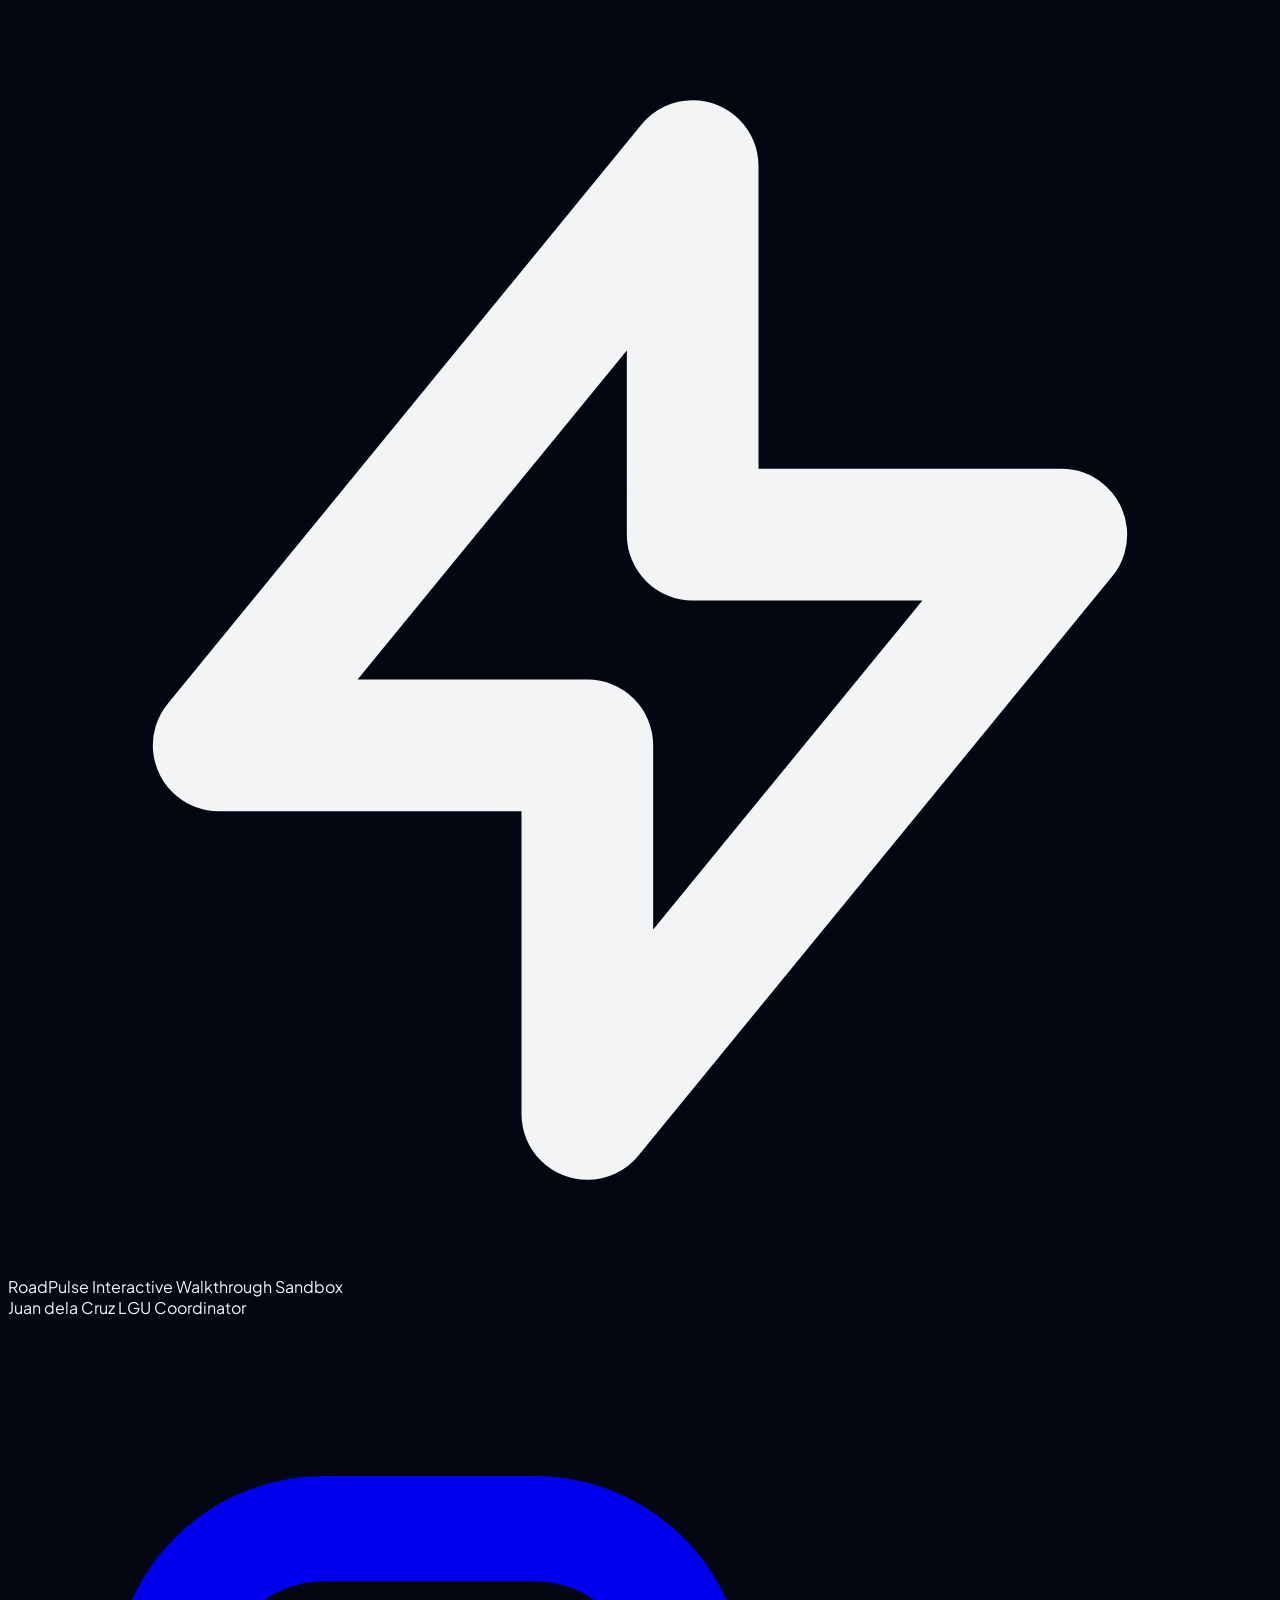
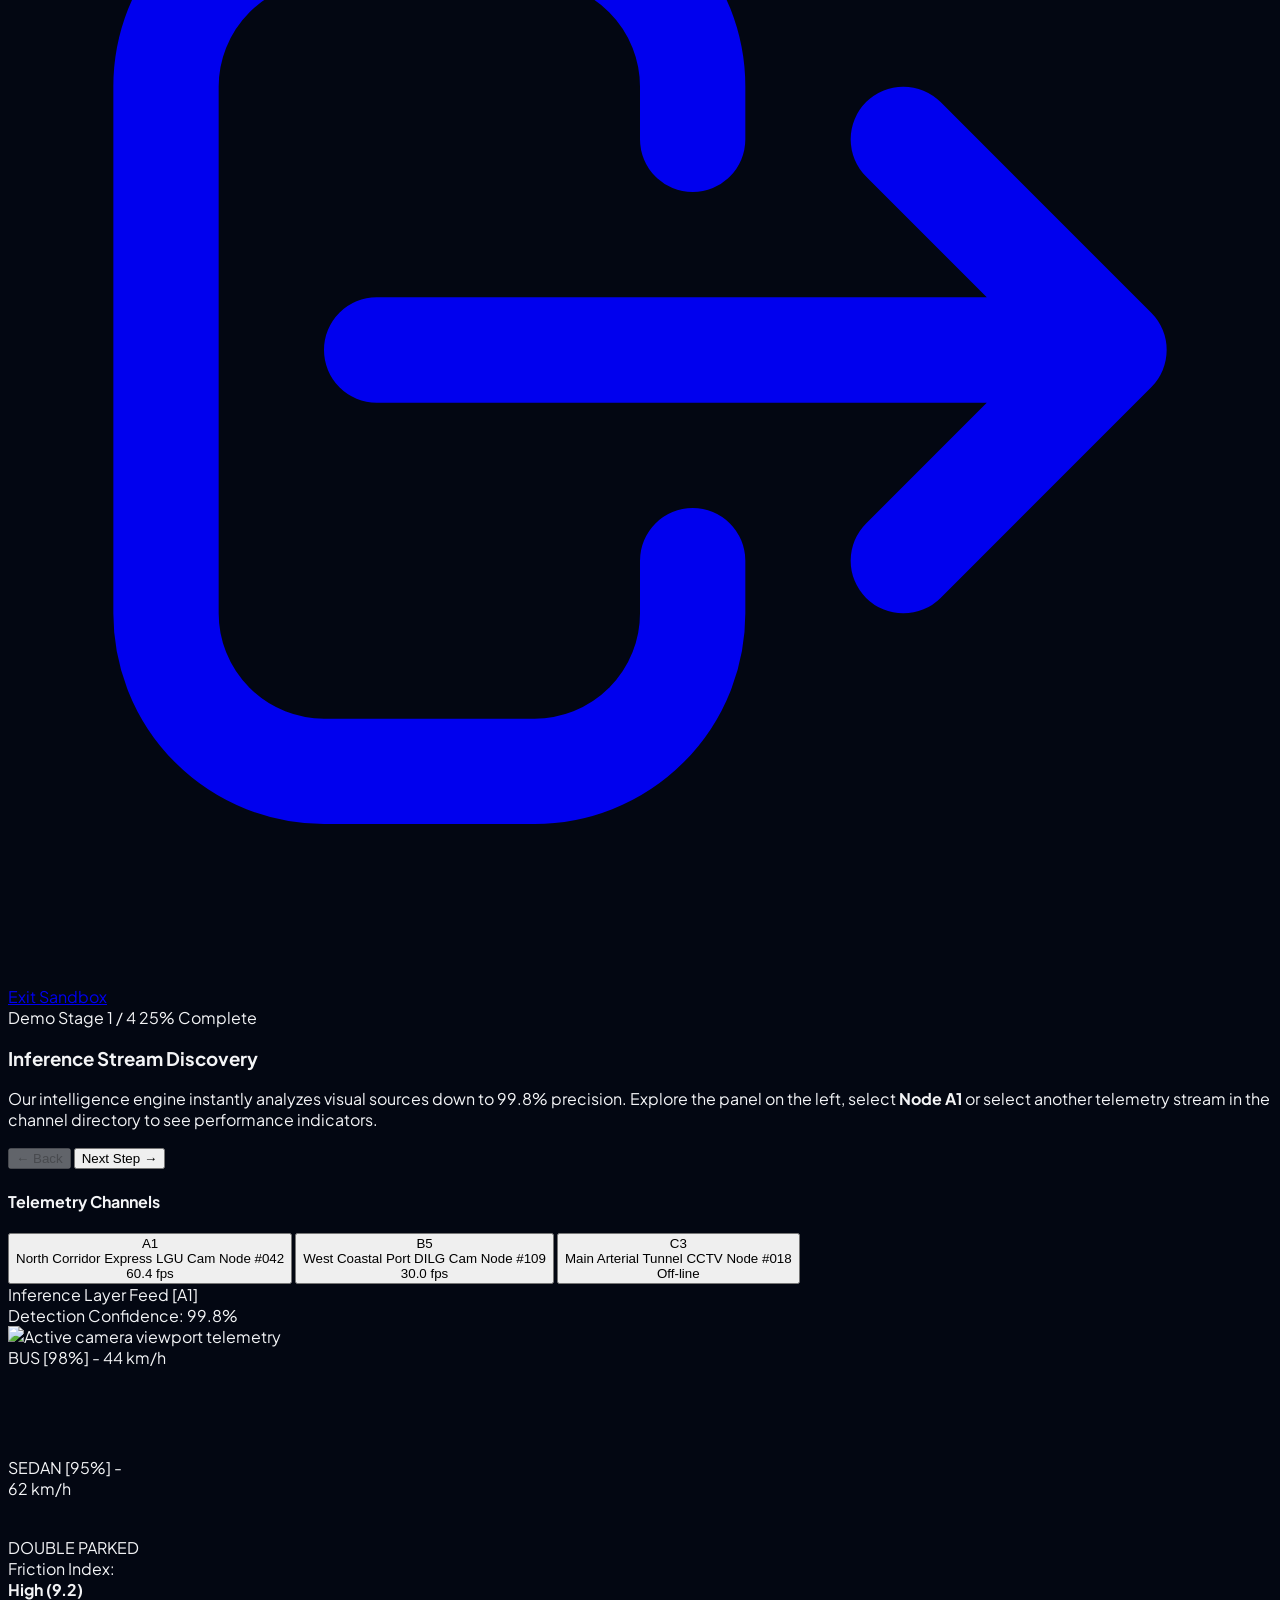
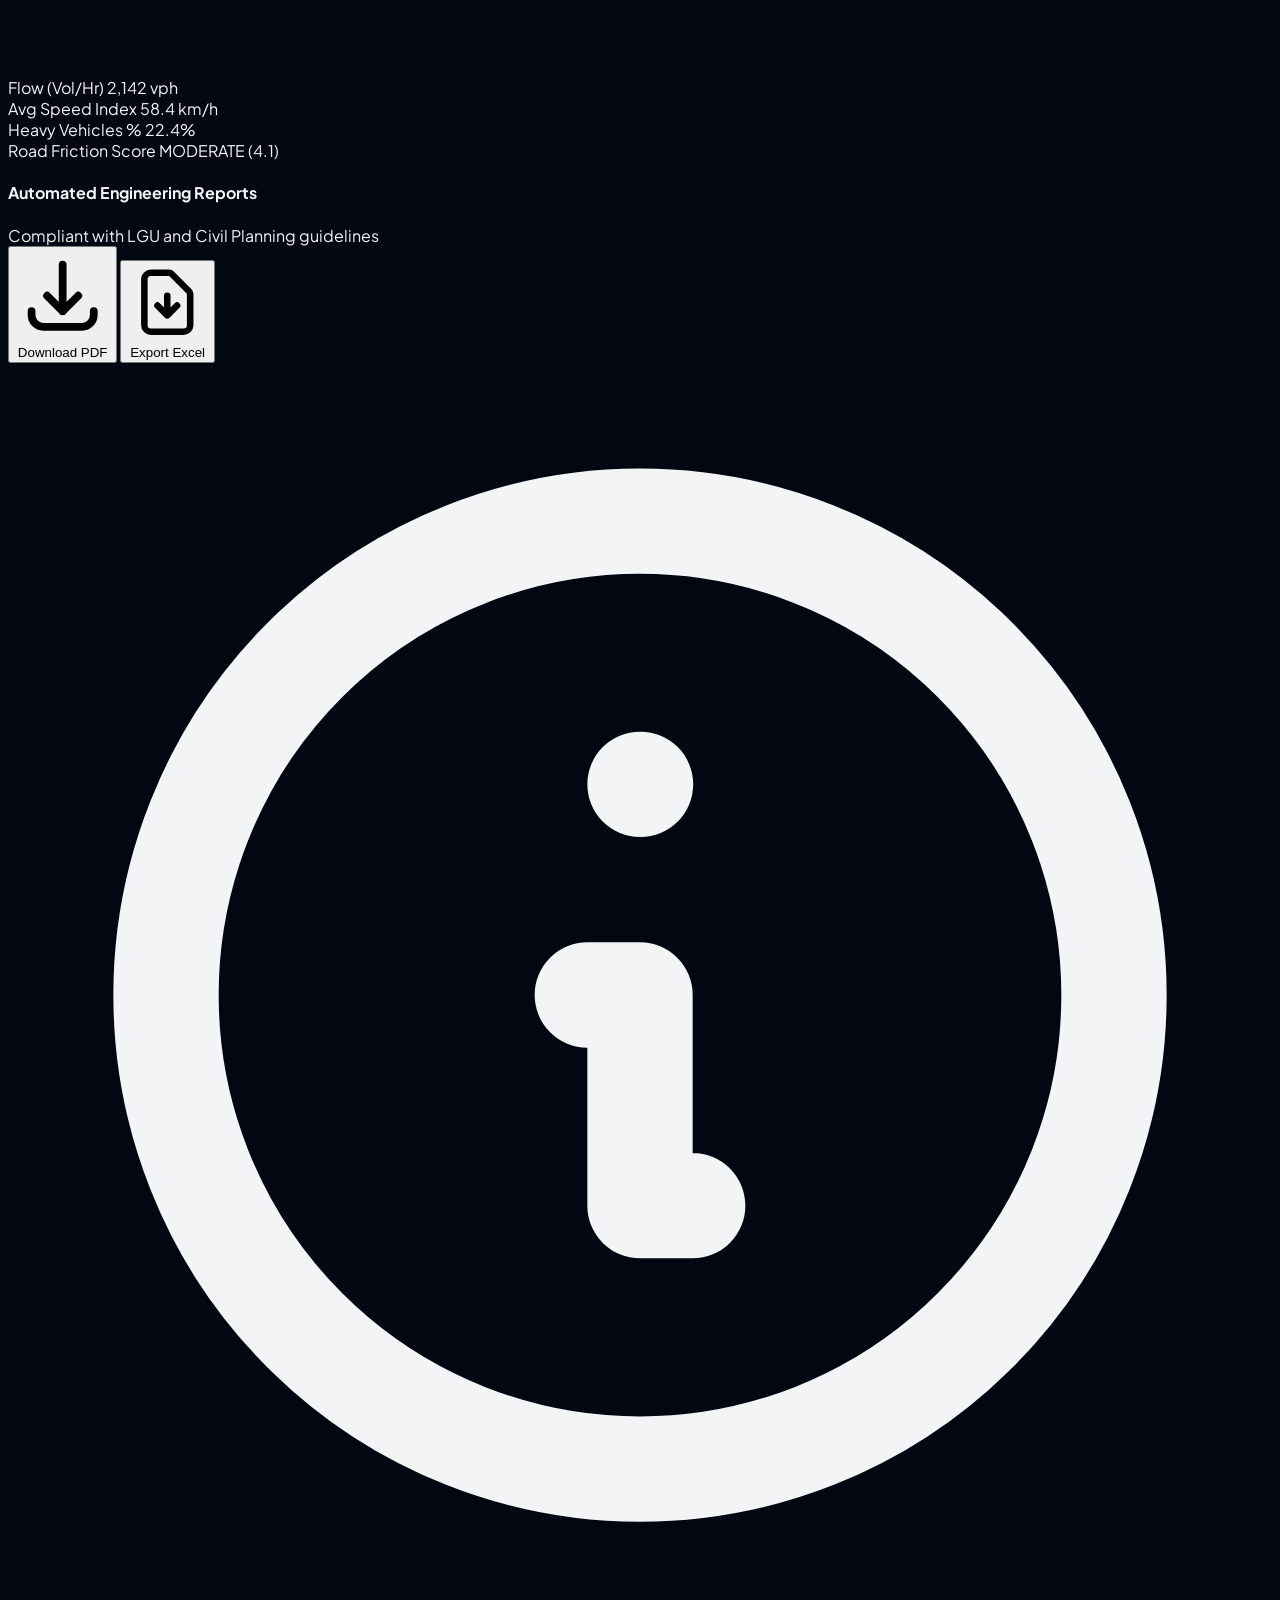
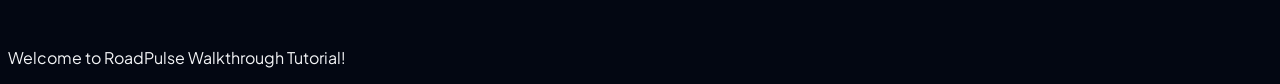
==== dashboardDemo.html @ 3ba93264 "Dashboard Addition" ====
<!DOCTYPE html>
<html lang="en">
<head>
    <meta charset="UTF-8">
    <meta name="viewport" content="width=device-width, initial-scale=1.0">
    <title>RoadPulse Dashboard Tutorial Walkthrough</title>
    <!-- Tailwind CSS -->
    <script src="https://cdn.tailwindcss.com"></script>
    <script>
        tailwind.config = {
            theme: {
                extend: {
                    colors: {
                        brand: {
                            50: '#f0f7ff',
                            100: '#e0effe',
                            300: '#93c5fd',
                            400: '#60a5fa',
                            500: '#0284c7',
                            600: '#0369a1',
                            700: '#075985',
                            900: '#0c4a6e',
                        },
                        accent: {
                            yellow: '#f59e0b',
                            green: '#10b981',
                        }
                    }
                }
            }
        }
    </script>
    <style>
        @import url('https://fonts.googleapis.com/css2?family=Plus+Jakarta+Sans:wght@300;400;500;600;700;800&display=swap');
        body {
            font-family: 'Plus Jakarta Sans', sans-serif;
            background-color: #030712;
            color: #f3f4f6;
            overflow: hidden;
        }
        .hud-scanline {
            background: linear-gradient(
                to bottom,
                rgba(2, 132, 199, 0) 0%,
                rgba(2, 132, 199, 0.15) 10%,
                rgba(2, 132, 199, 0) 20%
            );
            background-size: 100% 10px;
            animation: scan 6s linear infinite;
        }
        @keyframes scan {
            0% { background-position: 0 0; }
            100% { background-position: 0 100%; }
        }
    </style>
</head>
<body class="antialiased select-none no-scrollbar h-screen flex flex-col justify-between relative">

    <!-- Top Navigation HUD -->
    <header class="h-16 border-b border-gray-850 bg-gray-950/90 backdrop-blur px-6 flex items-center justify-between z-40">
        <div class="flex items-center space-x-3">
            <div class="w-8 h-8 rounded-lg bg-brand-500 text-white flex items-center justify-center shadow-lg shadow-brand-500/20">
                <svg class="w-5 h-5" fill="none" stroke="currentColor" viewBox="0 0 24 24">
                    <path stroke-linecap="round" stroke-linejoin="round" stroke-width="2.5" d="M13 10V3L4 14h7v7l9-11h-7z"></path>
                </svg>
            </div>
            <div>
                <span class="font-extrabold text-sm tracking-tight text-white">RoadPulse</span>
                <span class="text-[10px] text-brand-300 ml-2 font-mono uppercase bg-brand-500/10 border border-brand-500/20 px-2 py-0.5 rounded-md">Interactive Walkthrough Sandbox</span>
            </div>
        </div>

        <div class="flex items-center space-x-6">
            <div class="text-right hidden sm:block">
                <span class="block text-xs font-semibold text-white" id="user-display-name">Juan dela Cruz</span>
                <span class="text-[9px] font-mono text-gray-500 uppercase tracking-wider" id="user-display-org">LGU Coordinator</span>
            </div>
            <a href="index.html" class="inline-flex items-center space-x-1.5 text-xs text-gray-400 hover:text-white border border-gray-800 bg-gray-900/50 hover:bg-gray-800 px-3.5 py-1.5 rounded-lg transition-all">
                <svg class="w-4 h-4" fill="none" stroke="currentColor" viewBox="0 0 24 24">
                    <path stroke-linecap="round" stroke-linejoin="round" stroke-width="2" d="M17 16l4-4m0 0l-4-4m4 4H7m6 4v1a3 3 0 01-3 3H6a3 3 0 01-3-3V7a3 3 0 013-3h4a3 3 0 013 3v1"></path>
                </svg>
                <span>Exit Sandbox</span>
            </a>
        </div>
    </header>

    <!-- Main Workspace Area -->
    <main class="flex-1 overflow-hidden grid grid-cols-1 lg:grid-cols-12 gap-5 p-5 relative z-15">
        
        <!-- Left panel: Camera selection + Guided steps console -->
        <section class="lg:col-span-4 flex flex-col space-y-4 h-full overflow-y-auto pr-1">
            
            <!-- STEP CONSOLE CONTAINER -->
            <div id="step-guide-card" class="bg-gradient-to-b from-gray-900 to-slate-950 border-2 border-brand-500/60 rounded-2xl p-6 shadow-2xl relative overflow-hidden transition-all duration-300">
                <div class="absolute top-0 right-0 w-24 h-24 bg-brand-500/5 rounded-full filter blur-xl"></div>
                
                <div class="flex items-center justify-between mb-4">
                    <span class="text-xs uppercase font-extrabold tracking-wider text-brand-400 font-mono" id="step-label">Demo Stage 1 / 4</span>
                    <span class="text-xs text-emerald-400 bg-emerald-400/10 px-2 py-0.5 rounded-md font-mono" id="tour-percentage">25% Complete</span>
                </div>

                <h3 class="text-lg font-bold text-white mb-2" id="step-title">Deploy Neural Camera Streams</h3>
                <p class="text-xs text-gray-300 leading-relaxed mb-6" id="step-description">
                    Our platform automatically connects to highway endpoints, parsing vehicle volumes, parameters, and averages in real time. Click <strong>"Active Traffic Cam"</strong> to begin.
                </p>

                <div class="flex items-center justify-between pt-4 border-t border-gray-850">
                    <button onclick="prevStep()" id="prev-btn" class="text-xs font-semibold text-gray-500 hover:text-white transition-colors disabled:opacity-30 disabled:pointer-events-none" disabled>
                        ← Back
                    </button>
                    <button onclick="nextStep()" id="next-btn" class="bg-brand-500 hover:bg-brand-600 text-white font-bold px-4 py-2 rounded-xl text-xs shadow-lg shadow-brand-500/20 transition-all transform hover:-translate-y-0.5">
                        Next Step →
                    </button>
                </div>
            </div>

            <!-- CAMERA SELECTION / CHANNELS -->
            <div id="cam-channel-card" class="bg-gray-900/40 border border-gray-850 rounded-2xl p-5 space-y-4">
                <div class="flex items-center justify-between">
                    <h4 class="text-xs font-bold uppercase text-gray-400 tracking-wider">Telemetry Channels</h4>
                    <span class="inline-flex items-center w-2 h-2 rounded-full bg-red-500 animate-pulse"></span>
                </div>
                
                <div class="space-y-2.5">
                    <!-- Cam list item 1 -->
                    <button onclick="selectCamera('A1')" id="cam-btn-A1" class="w-full text-left bg-gray-950/80 border-2 border-brand-500 p-3.5 rounded-xl transition-all hover:border-brand-500 flex items-center justify-between group">
                        <div class="flex items-center space-x-3">
                            <span class="w-7 h-7 rounded-lg bg-brand-500/10 text-brand-500 flex items-center justify-center text-xs font-bold font-mono">A1</span>
                            <div>
                                <span class="block text-xs font-bold text-white">North Corridor Express</span>
                                <span class="text-[10px] text-gray-500 block font-mono">LGU Cam Node #042</span>
                            </div>
                        </div>
                        <span class="text-[10px] font-mono text-emerald-400 bg-emerald-400/10 px-2 py-0.5 rounded-md">60.4 fps</span>
                    </button>

                    <!-- Cam list item 2 -->
                    <button onclick="selectCamera('B5')" id="cam-btn-B5" class="w-full text-left bg-gray-950/40 border border-gray-850 p-3.5 rounded-xl transition-all hover:border-gray-700 flex items-center justify-between group">
                        <div class="flex items-center space-x-3">
                            <span class="w-7 h-7 rounded-lg bg-gray-850 text-gray-400 flex items-center justify-center text-xs font-bold font-mono">B5</span>
                            <div>
                                <span class="block text-xs font-bold text-gray-400 group-hover:text-white transition-colors">West Coastal Port</span>
                                <span class="text-[10px] text-gray-600 block font-mono">DILG Cam Node #109</span>
                            </div>
                        </div>
                        <span class="text-[10px] font-mono text-gray-600">30.0 fps</span>
                    </button>

                    <!-- Cam list item 3 -->
                    <button onclick="selectCamera('C3')" id="cam-btn-C3" class="w-full text-left bg-gray-950/40 border border-gray-850 p-3.5 rounded-xl transition-all hover:border-gray-700 flex items-center justify-between group">
                        <div class="flex items-center space-x-3">
                            <span class="w-7 h-7 rounded-lg bg-gray-850 text-gray-400 flex items-center justify-center text-xs font-bold font-mono">C3</span>
                            <div>
                                <span class="block text-xs font-bold text-gray-400 group-hover:text-white transition-colors">Main Arterial Tunnel</span>
                                <span class="text-[10px] text-gray-600 block font-mono">CCTV Node #018</span>
                            </div>
                        </div>
                        <span class="text-[10px] font-mono text-gray-600">Off-line</span>
                    </button>
                </div>
            </div>

        </section>

        <!-- Right / Middle panel: The main layout showing interactive telemetry HUD -->
        <section class="lg:col-span-8 flex flex-col space-y-4 h-full overflow-y-auto pl-1">
            
            <!-- ACTIVE LIVE STREAM CONTAINER -->
            <div id="telemetry-screen-card" class="bg-gray-950 border border-gray-850 rounded-2xl overflow-hidden relative min-h-[380px] flex-1 flex flex-col shadow-2xl">
                <!-- Top bar layout -->
                <div class="bg-gray-900/60 px-5 py-3 border-b border-gray-850 flex items-center justify-between z-10">
                    <div class="flex items-center space-x-2">
                        <span class="w-2.5 h-2.5 rounded-full bg-red-500 animate-ping"></span>
                        <span class="text-xs text-white font-semibold font-mono uppercase tracking-wider" id="active-screen-title">Inference Layer Feed [A1]</span>
                    </div>
                    <div class="flex items-center space-x-3">
                        <span class="text-[10px] font-mono text-gray-500 uppercase">Detection Confidence: 99.8%</span>
                    </div>
                </div>

                <!-- Live Stream Video Panel Mock -->
                <div class="relative flex-1 bg-slate-950 flex items-center justify-center overflow-hidden">
                    
                    <!-- Atmospheric bus traffic backdrop image inside interactive simulation -->
                    <img id="inference-feed-img" src="https://images.unsplash.com/photo-1544620347-c4fd4a3d5957?auto=format&fit=crop&q=80&w=1200" alt="Active camera viewport telemetry" class="absolute inset-0 w-full h-full object-cover opacity-50 transition-all duration-500">
                    
                    <div class="absolute inset-0 bg-gradient-to-t from-gray-950 via-gray-950/20 to-transparent"></div>
                    <div class="absolute inset-0 hud-scanline opacity-25"></div>

                    <!-- STEP 2 INTERACTIVE MOCK BOUNDING BOXES -->
                    <div id="bounding-boxes-layer" class="absolute inset-0 pointer-events-none transition-all duration-300">
                        <!-- Box 1 (Bus) -->
                        <div class="absolute border-2 border-brand-500 bg-brand-500/10 rounded px-1.5 py-0.5" style="top: 28%; left: 15%; width: 200px; height: 110px;">
                            <span class="absolute top-0 left-0 bg-brand-500 text-[9px] text-white font-mono px-1 rounded-sm -mt-3.5 whitespace-nowrap font-bold">BUS [98%] - 44 km/h</span>
                        </div>
                        <!-- Box 2 (Car) -->
                        <div class="absolute border-2 border-accent-yellow bg-accent-yellow/10 rounded px-1.5 py-0.5" style="top: 50%; left: 55%; width: 120px; height: 80px;">
                            <span class="absolute top-0 left-0 bg-accent-yellow text-[9px] text-black font-mono font-extrabold px-1 rounded-sm -mt-3.5 whitespace-nowrap">SEDAN [95%] - 62 km/h</span>
                        </div>
                    </div>

                    <!-- STEP 3 INTERACTIVE HEATMAP / FRICTION OVERLAYS -->
                    <div id="friction-layer" class="absolute inset-0 bg-red-500/10 backdrop-blur-xs hidden transition-all duration-300">
                        <!-- Double parking visual warning -->
                        <div class="absolute border border-dashed border-red-500 bg-red-500/20 rounded-full p-4 flex flex-col justify-center items-center" style="top: 35%; left: 60%; width: 140px; height: 140px;">
                            <span class="text-[10px] bg-red-600 text-white font-bold px-1.5 py-0.5 rounded font-mono uppercase tracking-wide">DOUBLE PARKED</span>
                            <span class="text-[9px] text-gray-200 mt-1 font-mono text-center leading-none">Friction Index:<br><strong>High (9.2)</strong></span>
                        </div>
                    </div>

                    <!-- Left Overlay HUD Metrics -->
                    <div class="absolute bottom-5 left-5 right-5 grid grid-cols-2 sm:grid-cols-4 gap-3 z-10 pointer-events-none transition-opacity" id="telemetry-grid">
                        <div class="bg-gray-950/80 backdrop-blur-md border border-gray-850 p-3 rounded-xl">
                            <span class="block text-[9px] text-gray-500 uppercase font-mono">Flow (Vol/Hr)</span>
                            <span class="text-base font-bold text-white font-mono" id="hud-val-vol">2,142 vph</span>
                        </div>
                        <div class="bg-gray-950/80 backdrop-blur-md border border-gray-850 p-3 rounded-xl">
                            <span class="block text-[9px] text-gray-500 uppercase font-mono">Avg Speed Index</span>
                            <span class="text-base font-bold text-accent-green font-mono" id="hud-val-speed">58.4 km/h</span>
                        </div>
                        <div class="bg-gray-950/80 backdrop-blur-md border border-gray-850 p-3 rounded-xl">
                            <span class="block text-[9px] text-gray-500 uppercase font-mono">Heavy Vehicles %</span>
                            <span class="text-base font-bold text-white font-mono" id="hud-val-heavy">22.4%</span>
                        </div>
                        <div class="bg-gray-950/80 backdrop-blur-md border border-gray-850 p-3 rounded-xl">
                            <span class="block text-[9px] text-gray-500 uppercase font-mono">Road Friction Score</span>
                            <span class="text-base font-bold text-accent-yellow font-mono" id="hud-val-friction">MODERATE (4.1)</span>
                        </div>
                    </div>

                </div>
            </div>

            <!-- EXCEL / PDF REPORT GENERATOR PANEL (FOR STEP 4) -->
            <div id="report-generator-card" class="bg-gray-900/40 border border-gray-850 rounded-2xl p-5 space-y-4 transition-all duration-300">
                <div class="flex items-center justify-between">
                    <div>
                        <h4 class="text-xs font-bold uppercase text-white tracking-wider">Automated Engineering Reports</h4>
                        <span class="text-[10px] text-gray-500 block mt-0.5">Compliant with LGU and Civil Planning guidelines</span>
                    </div>
                    
                    <div class="flex items-center space-x-2">
                        <button onclick="downloadReport('PDF')" class="bg-brand-500 hover:bg-brand-600 text-white px-4 py-2 rounded-lg text-xs font-bold transition-all inline-flex items-center space-x-1.5">
                            <svg class="w-3.5 h-3.5" fill="none" stroke="currentColor" viewBox="0 0 24 24">
                                <path stroke-linecap="round" stroke-linejoin="round" stroke-width="2" d="M4 16v1a3 3 0 003 3h10a3 3 0 003-3v-1m-4-4l-4 4m0 0l-4-4m4 4V4"></path>
                            </svg>
                            <span>Download PDF</span>
                        </button>
                        <button onclick="downloadReport('Excel')" class="bg-emerald-600 hover:bg-emerald-700 text-white px-4 py-2 rounded-lg text-xs font-bold transition-all inline-flex items-center space-x-1.5">
                            <svg class="w-3.5 h-3.5" fill="none" stroke="currentColor" viewBox="0 0 24 24">
                                <path stroke-linecap="round" stroke-linejoin="round" stroke-width="2" d="M12 10v6m0 0l-3-3m3 3l3-3m2 8H7a2 2 0 01-2-2V5a2 2 0 012-2h5.586a1 1 0 01.707.293l5.414 5.414a1 1 0 01.293.707V19a2 2 0 01-2 2z"></path>
                            </svg>
                            <span>Export Excel</span>
                        </button>
                    </div>
                </div>
            </div>

        </section>

    </main>

    <!-- Interactive walkthrough notification overlay -->
    <div id="step-toast-box" class="fixed bottom-6 right-6 z-50 max-w-sm w-full bg-gray-900 border-l-4 border-brand-500 border-y border-r border-gray-800 p-4 rounded-r-xl shadow-2xl flex items-center space-x-3 pointer-events-auto transition-all transform translate-y-20 opacity-0">
        <div class="flex-shrink-0 w-8 h-8 rounded-full bg-brand-500/10 text-brand-500 flex items-center justify-center">
            <svg class="w-5 h-5" fill="none" stroke="currentColor" viewBox="0 0 24 24">
                <path stroke-linecap="round" stroke-linejoin="round" stroke-width="2" d="M13 16h-1v-4h-1m1-4h.01M21 12a9 9 0 11-18 0 9 9 0 0118 0z"></path>
            </svg>
        </div>
        <div>
            <p class="text-sm font-semibold text-white" id="step-toast-text">Analyzing Camera coordinates...</p>
        </div>
    </div>

    <!-- Scripting walkthrough logic -->
    <script>
        // Guided Tour state database
        const tourSteps = [
            {
                step: 1,
                percentage: "25%",
                title: "Inference Stream Discovery",
                description: "Our intelligence engine instantly analyzes visual sources down to 99.8% precision. Explore the panel on the left, select <strong>Node A1</strong> or select another telemetry stream in the channel directory to see performance indicators.",
                highlightCard: "cam-channel-card"
            },
            {
                step: 2,
                percentage: "50%",
                title: "Live Object Classification & Speeds",
                description: "Observe the live tracking overlays. Our deep learning engine identifies individual buses, sedans, trucks, and counts their speeds seamlessly to flag traffic speed parameters instantly.",
                highlightCard: "telemetry-screen-card"
            },
            {
                step: 3,
                percentage: "75%",
                title: "Roadside Friction Spotting",
                description: "In addition to simple count metrics, RoadPulse maps <strong>Roadside Friction Indexes</strong>—highlighting illegally parked delivery trucks or street bottlenecks to help you evaluate real throughput safety.",
                highlightCard: "telemetry-screen-card"
            },
            {
                step: 4,
                percentage: "100%",
                title: "Automate Stakeholder Reports",
                description: "To present data to municipalities or corporate planners, export our automatically compiled traffic audits. Choose <strong>Download PDF</strong> or <strong>Export Excel</strong> at the bottom of the screen.",
                highlightCard: "report-generator-card"
            }
        ];

        let currentTourIndex = 0;

        window.onload = function() {
            // Load custom Session Parameters if they exist
            const userName = sessionStorage.getItem('rp_user_name') || 'Juan dela Cruz';
            const userOrg = sessionStorage.getItem('rp_user_org') || 'LGU Coordinator';

            document.getElementById('user-display-name').textContent = userName;
            document.getElementById('user-display-org').textContent = userOrg;

            showToastHUD("Welcome to RoadPulse Walkthrough Tutorial!");
            renderStep();
        };

        function renderStep() {
            const stepData = tourSteps[currentTourIndex];

            // Render details
            document.getElementById('step-label').textContent = `Demo Stage ${stepData.step} / 4`;
            document.getElementById('tour-percentage').textContent = `${stepData.percentage} Complete`;
            document.getElementById('step-title').textContent = stepData.title;
            document.getElementById('step-description').innerHTML = stepData.description;

            // Manage navigation button parameters
            document.getElementById('prev-btn').disabled = (currentTourIndex === 0);
            
            if (currentTourIndex === tourSteps.length - 1) {
                document.getElementById('next-btn').textContent = "Finish Walkthrough";
            } else {
                document.getElementById('next-btn').textContent = "Next Step →";
            }

            // Interactive simulation state triggers based on step index
            if (currentTourIndex === 0) {
                // Keep default viewport layout
                document.getElementById('bounding-boxes-layer').classList.remove('opacity-0');
                document.getElementById('friction-layer').classList.add('hidden');
                document.getElementById('hud-val-friction').textContent = "MODERATE (4.1)";
            } else if (currentTourIndex === 1) {
                // Focus on Bounding Box logic and speed tracking
                document.getElementById('bounding-boxes-layer').classList.remove('opacity-0');
                document.getElementById('friction-layer').classList.add('hidden');
            } else if (currentTourIndex === 2) {
                // Trigger Friction Heatmap simulation layer overlay
                document.getElementById('friction-layer').classList.remove('hidden');
                document.getElementById('hud-val-friction').textContent = "CRITICAL (9.2)";
                showToastHUD("Friction parameters loaded: Double Parked Bus detected.");
            } else if (currentTourIndex === 3) {
                // Direct focus to Report Generator
                document.getElementById('friction-layer').classList.add('hidden');
                showToastHUD("Report modules pre-compiled and ready.");
            }
        }

        function nextStep() {
            if (currentTourIndex < tourSteps.length - 1) {
                currentTourIndex++;
                renderStep();
            } else {
                // Tour Finished sequence
                showToastHUD("Walkthrough Completed! Redirecting to landing page.");
                setTimeout(() => {
                    window.location.href = 'index.html';
                }, 1500);
            }
        }

        function prevStep() {
            if (currentTourIndex > 0) {
                currentTourIndex--;
                renderStep();
            }
        }

        // Camera Channel switching logic
        function selectCamera(node) {
            showToastHUD(`Connecting to Camera Endpoint Cam_${node}...`);
            
            const titles = {
                'A1': 'Inference Layer Feed [A1]',
                'B5': 'West Coastal Port Port-side Telemetry [B5]',
                'C3': 'Tunnel Emergency Grid [C3]'
            };

            const images = {
                'A1': 'https://images.unsplash.com/photo-1544620347-c4fd4a3d5957?auto=format&fit=crop&q=80&w=1200',
                'B5': 'https://images.unsplash.com/photo-1506012787146-f92b2d7d6d96?auto=format&fit=crop&q=80&w=1200',
                'C3': 'https://images.unsplash.com/photo-1519003722824-194d4455a60c?auto=format&fit=crop&q=80&w=1200'
            };

            // Highlight chosen camera card
            ['A1', 'B5', 'C3'].forEach(cam => {
                const btn = document.getElementById(`cam-btn-${cam}`);
                if (cam === node) {
                    btn.classList.add('border-brand-500', 'bg-gray-950/80');
                    btn.classList.remove('border-gray-850', 'bg-gray-950/40');
                } else {
                    btn.classList.remove('border-brand-500', 'bg-gray-950/80');
                    btn.classList.add('border-gray-850', 'bg-gray-950/40');
                }
            });

            document.getElementById('active-screen-title').textContent = titles[node];
            document.getElementById('inference-feed-img').src = images[node];

            // Update parameters inside dashboard
            if (node === 'B5') {
                document.getElementById('hud-val-vol').textContent = '1,450 vph';
                document.getElementById('hud-val-speed').textContent = '42.2 km/h';
                document.getElementById('hud-val-heavy').textContent = '40.8%';
            } else if (node === 'A1') {
                document.getElementById('hud-val-vol').textContent = '2,142 vph';
                document.getElementById('hud-val-speed').textContent = '58.4 km/h';
                document.getElementById('hud-val-heavy').textContent = '22.4%';
            } else {
                document.getElementById('hud-val-vol').textContent = '840 vph';
                document.getElementById('hud-val-speed').textContent = '65.0 km/h';
                document.getElementById('hud-val-heavy').textContent = '5.2%';
            }
        }

        // Report download simulator
        function downloadReport(format) {
            showToastHUD(`Generating Automated ${format} Report...`);
            setTimeout(() => {
                showToastHUD(`${format} Report Saved Successfully to Downloads!`);
            }, 1200);
        }

        // Custom premium toast notifications
        function showToastHUD(message) {
            const toast = document.getElementById('step-toast-box');
            document.getElementById('step-toast-text').innerHTML = message;
            
            toast.classList.remove('translate-y-20', 'opacity-0');
            
            setTimeout(() => {
                toast.classList.add('translate-y-20', 'opacity-0');
            }, 3000);
        }
    </script>
</body>
</html>
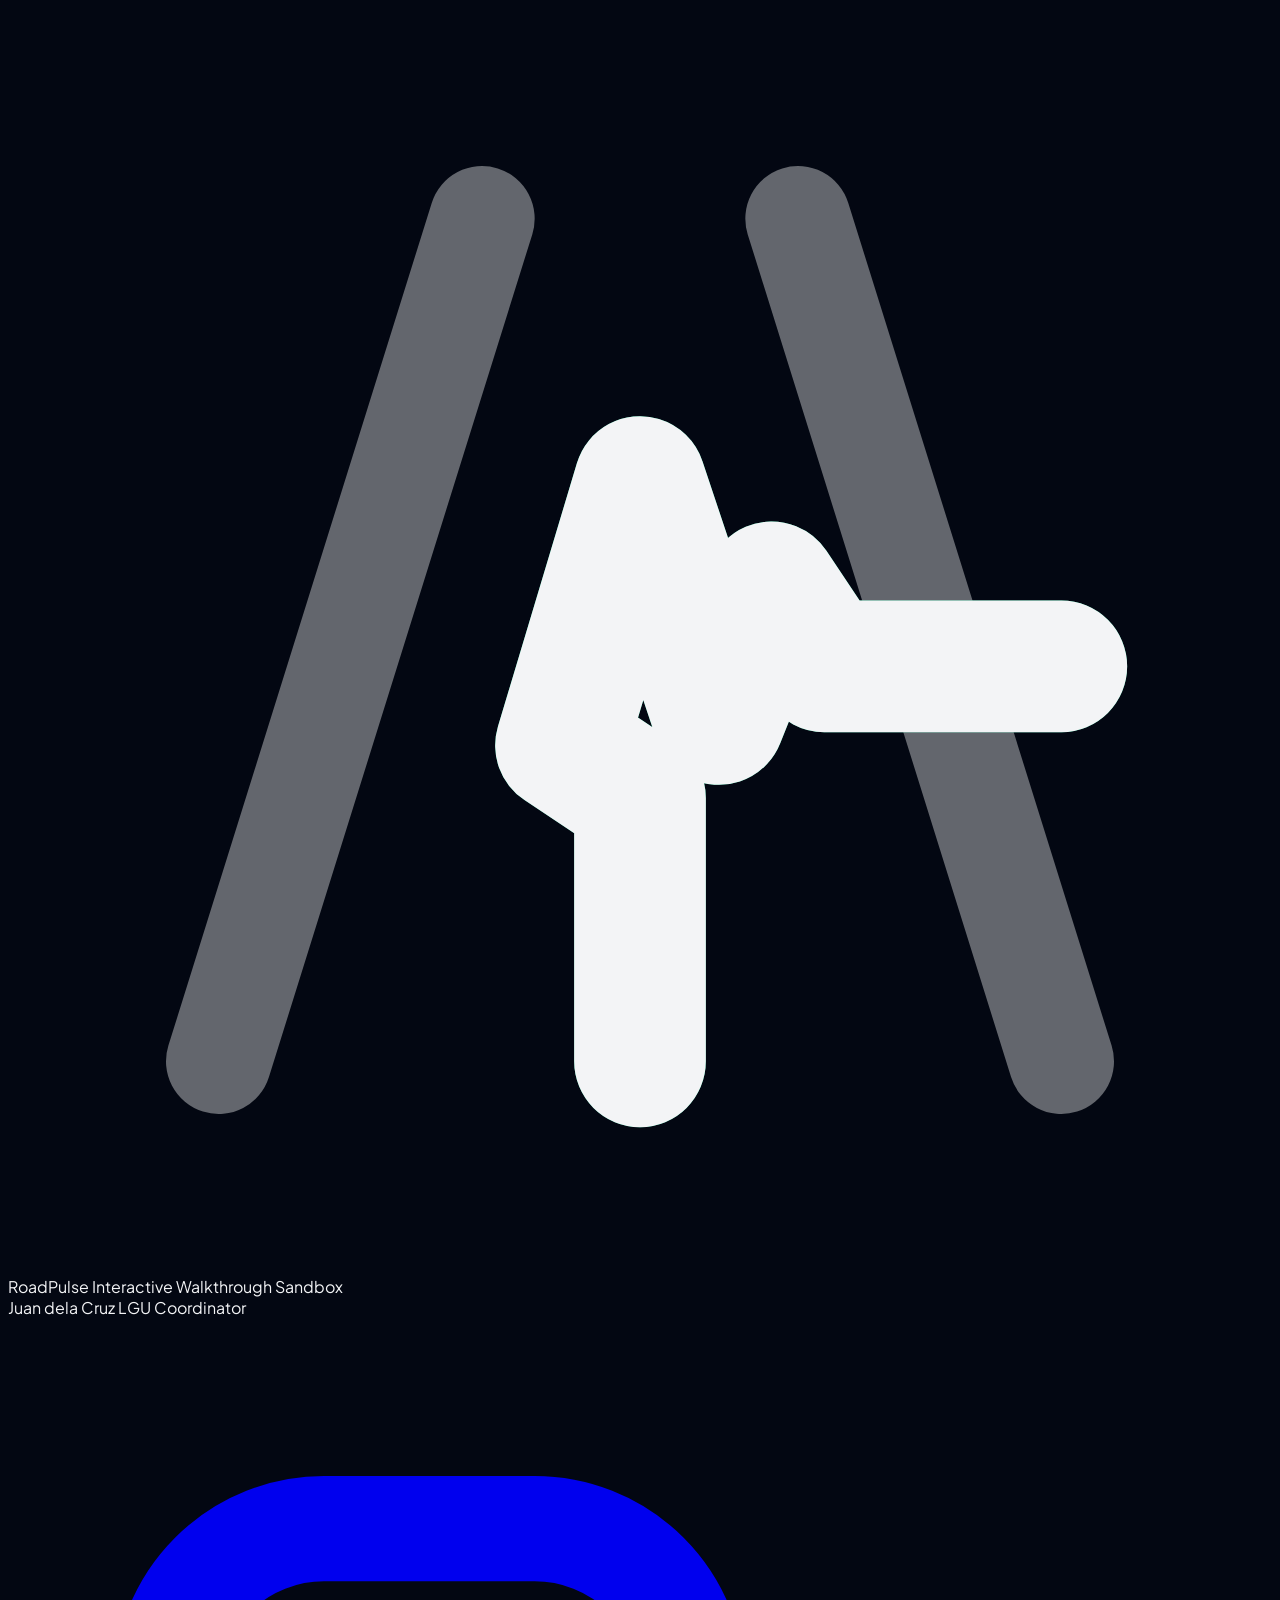
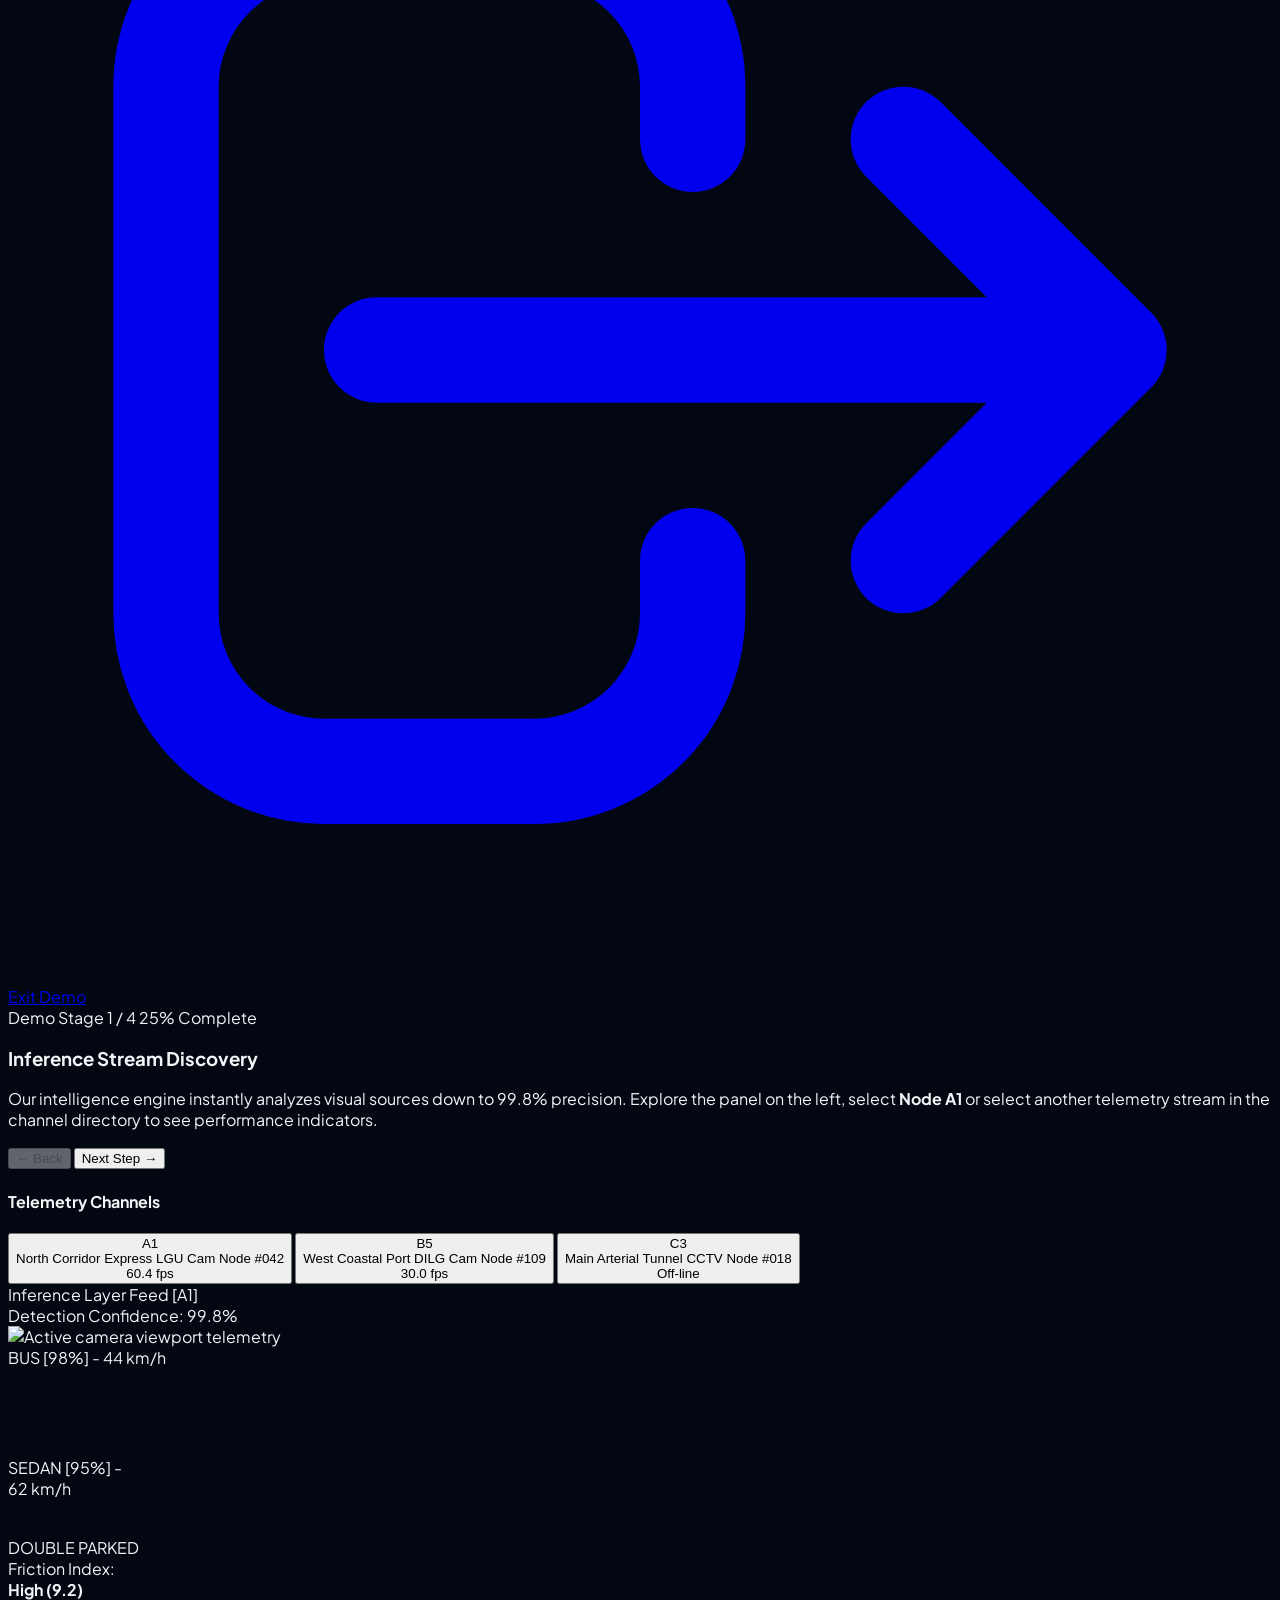
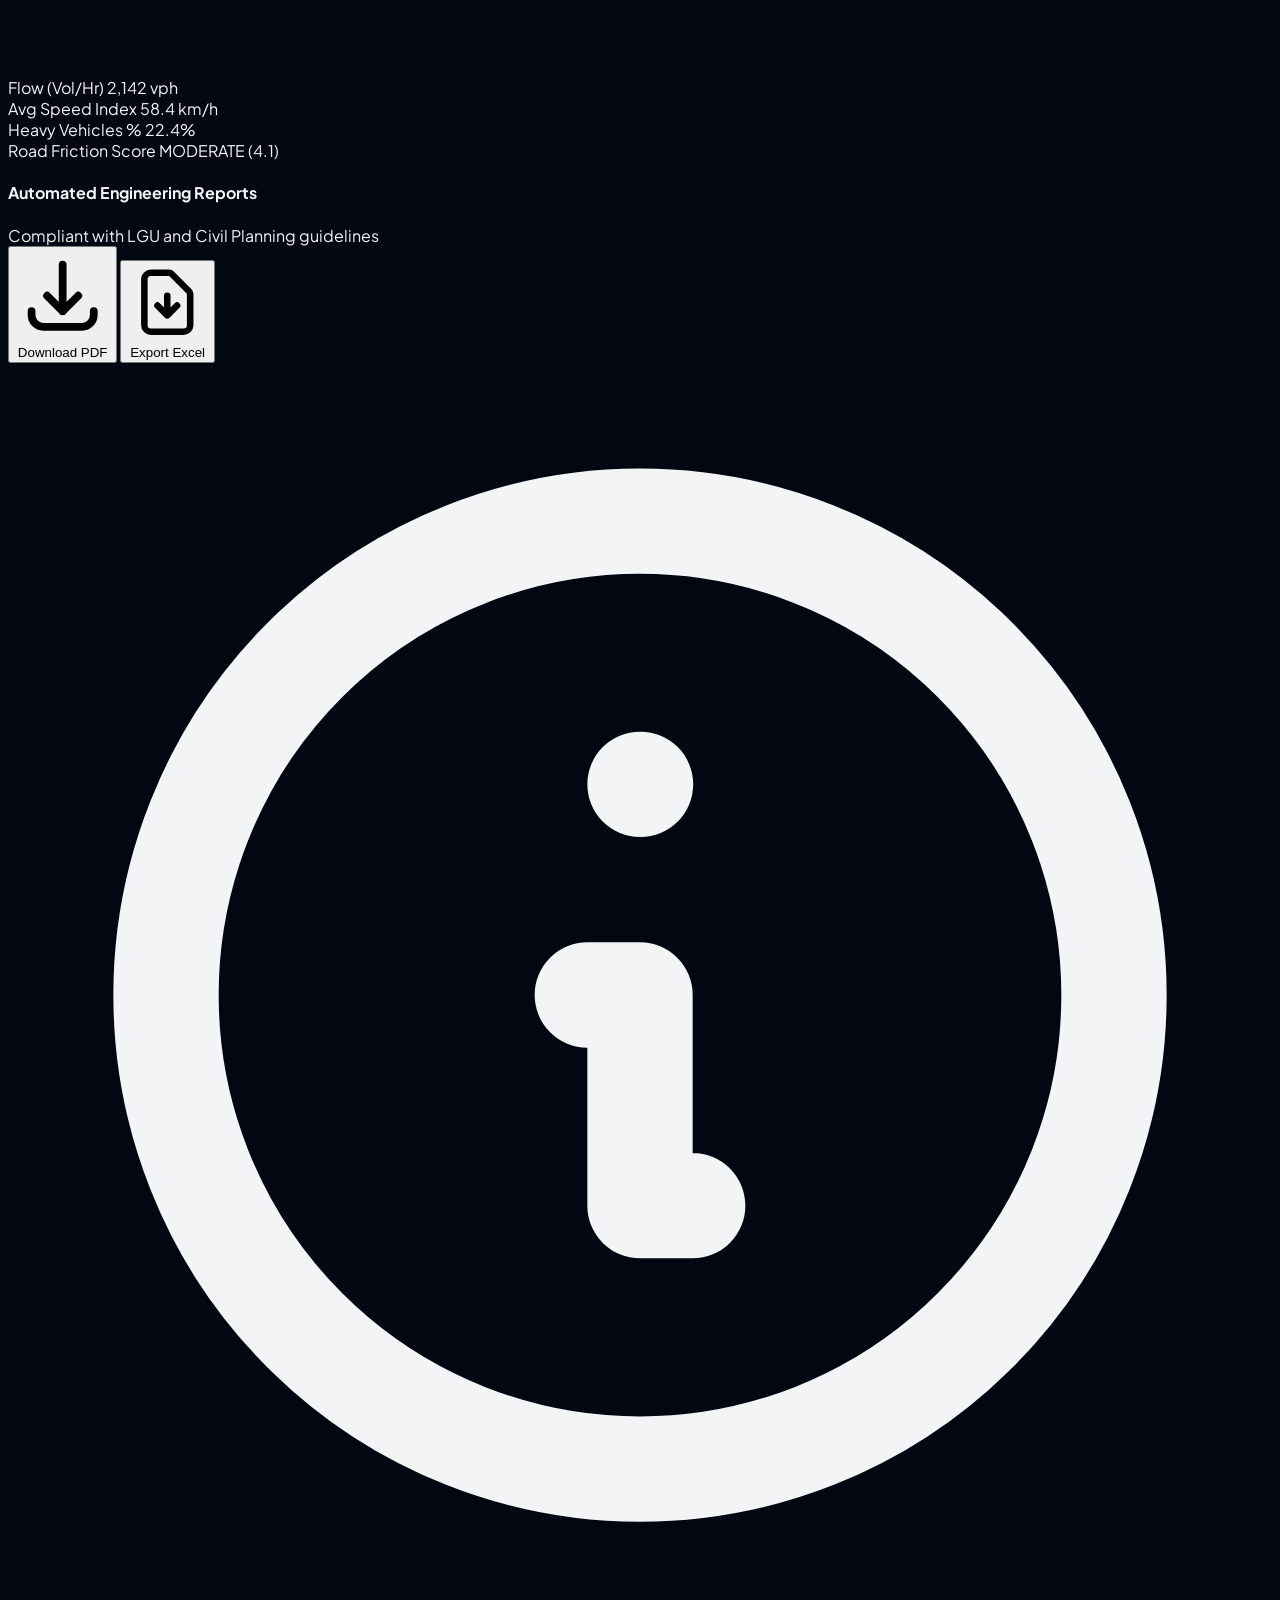
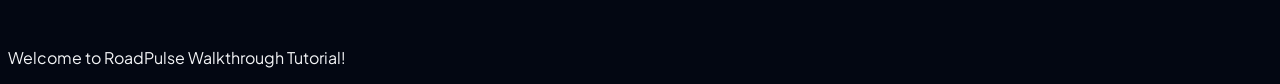
==== commit e3df307c: "Finalized Dashboard and index.html" ====
--- a/dashboardDemo.html
+++ b/dashboardDemo.html
@@ -59,11 +59,13 @@
     <!-- Top Navigation HUD -->
     <header class="h-16 border-b border-gray-850 bg-gray-950/90 backdrop-blur px-6 flex items-center justify-between z-40">
         <div class="flex items-center space-x-3">
-            <div class="w-8 h-8 rounded-lg bg-brand-500 text-white flex items-center justify-center shadow-lg shadow-brand-500/20">
-                <svg class="w-5 h-5" fill="none" stroke="currentColor" viewBox="0 0 24 24">
-                    <path stroke-linecap="round" stroke-linejoin="round" stroke-width="2.5" d="M13 10V3L4 14h7v7l9-11h-7z"></path>
-                </svg>
-            </div>
+            <div class="relative flex items-center justify-center w-10 h-10 rounded-xl bg-gradient-to-br from-brand-600 to-brand-400 text-white shadow-lg shadow-brand-500/30">
+                        <svg class="w-6 h-6" viewBox="0 0 24 24" fill="none" xmlns="http://www.w3.org/2000/svg">
+                            <path d="M4 20L9 4M20 20L15 4" stroke="currentColor" stroke-width="2" stroke-linecap="round" opacity="0.4"/>
+                            <path d="M12 20V15L10.5 14L12 9L13.5 13.5L14.5 11L15.5 12.5H20" stroke="#10b981" stroke-width="2.5" stroke-linecap="round" stroke-linejoin="round" class="animate-pulse"/>
+                            <path d="M12 20V15L10.5 14L12 9L13.5 13.5L14.5 11L15.5 12.5H20" stroke="currentColor" stroke-width="2.5" stroke-linecap="round" stroke-linejoin="round"/>
+                        </svg>
+                    </div>
             <div>
                 <span class="font-extrabold text-sm tracking-tight text-white">RoadPulse</span>
                 <span class="text-[10px] text-brand-300 ml-2 font-mono uppercase bg-brand-500/10 border border-brand-500/20 px-2 py-0.5 rounded-md">Interactive Walkthrough Sandbox</span>
@@ -79,7 +81,7 @@
                 <svg class="w-4 h-4" fill="none" stroke="currentColor" viewBox="0 0 24 24">
                     <path stroke-linecap="round" stroke-linejoin="round" stroke-width="2" d="M17 16l4-4m0 0l-4-4m4 4H7m6 4v1a3 3 0 01-3 3H6a3 3 0 01-3-3V7a3 3 0 013-3h4a3 3 0 013 3v1"></path>
                 </svg>
-                <span>Exit Sandbox</span>
+                <span>Exit Demo</span>
             </a>
         </div>
     </header>
@@ -391,9 +393,9 @@
             };
 
             const images = {
-                'A1': 'https://images.unsplash.com/photo-1544620347-c4fd4a3d5957?auto=format&fit=crop&q=80&w=1200',
-                'B5': 'https://images.unsplash.com/photo-1506012787146-f92b2d7d6d96?auto=format&fit=crop&q=80&w=1200',
-                'C3': 'https://images.unsplash.com/photo-1519003722824-194d4455a60c?auto=format&fit=crop&q=80&w=1200'
+                'A1': 'https://images.unsplash.com/photo-1620290669767-6c3c42b005f2?q=80&w=1170&auto=format&fit=crop&ixlib=rb-4.1.0&ixid=M3wxMjA3fDB8MHxwaG90by1wYWdlfHx8fGVufDB8fHx8fA%3D%3D',
+                'B5': 'https://images.unsplash.com/photo-1766708272420-9eb47e4e8adf?q=80&w=1173&auto=format&fit=crop&ixlib=rb-4.1.0&ixid=M3wxMjA3fDB8MHxwaG90by1wYWdlfHx8fGVufDB8fHx8fA%3D%3D',
+                'C3': 'https://images.unsplash.com/photo-1504735432588-ab3bf116740f?q=80&w=1075&auto=format&fit=crop&ixlib=rb-4.1.0&ixid=M3wxMjA3fDB8MHxwaG90by1wYWdlfHx8fGVufDB8fHx8fA%3D%3D'
             };
 
             // Highlight chosen camera card
